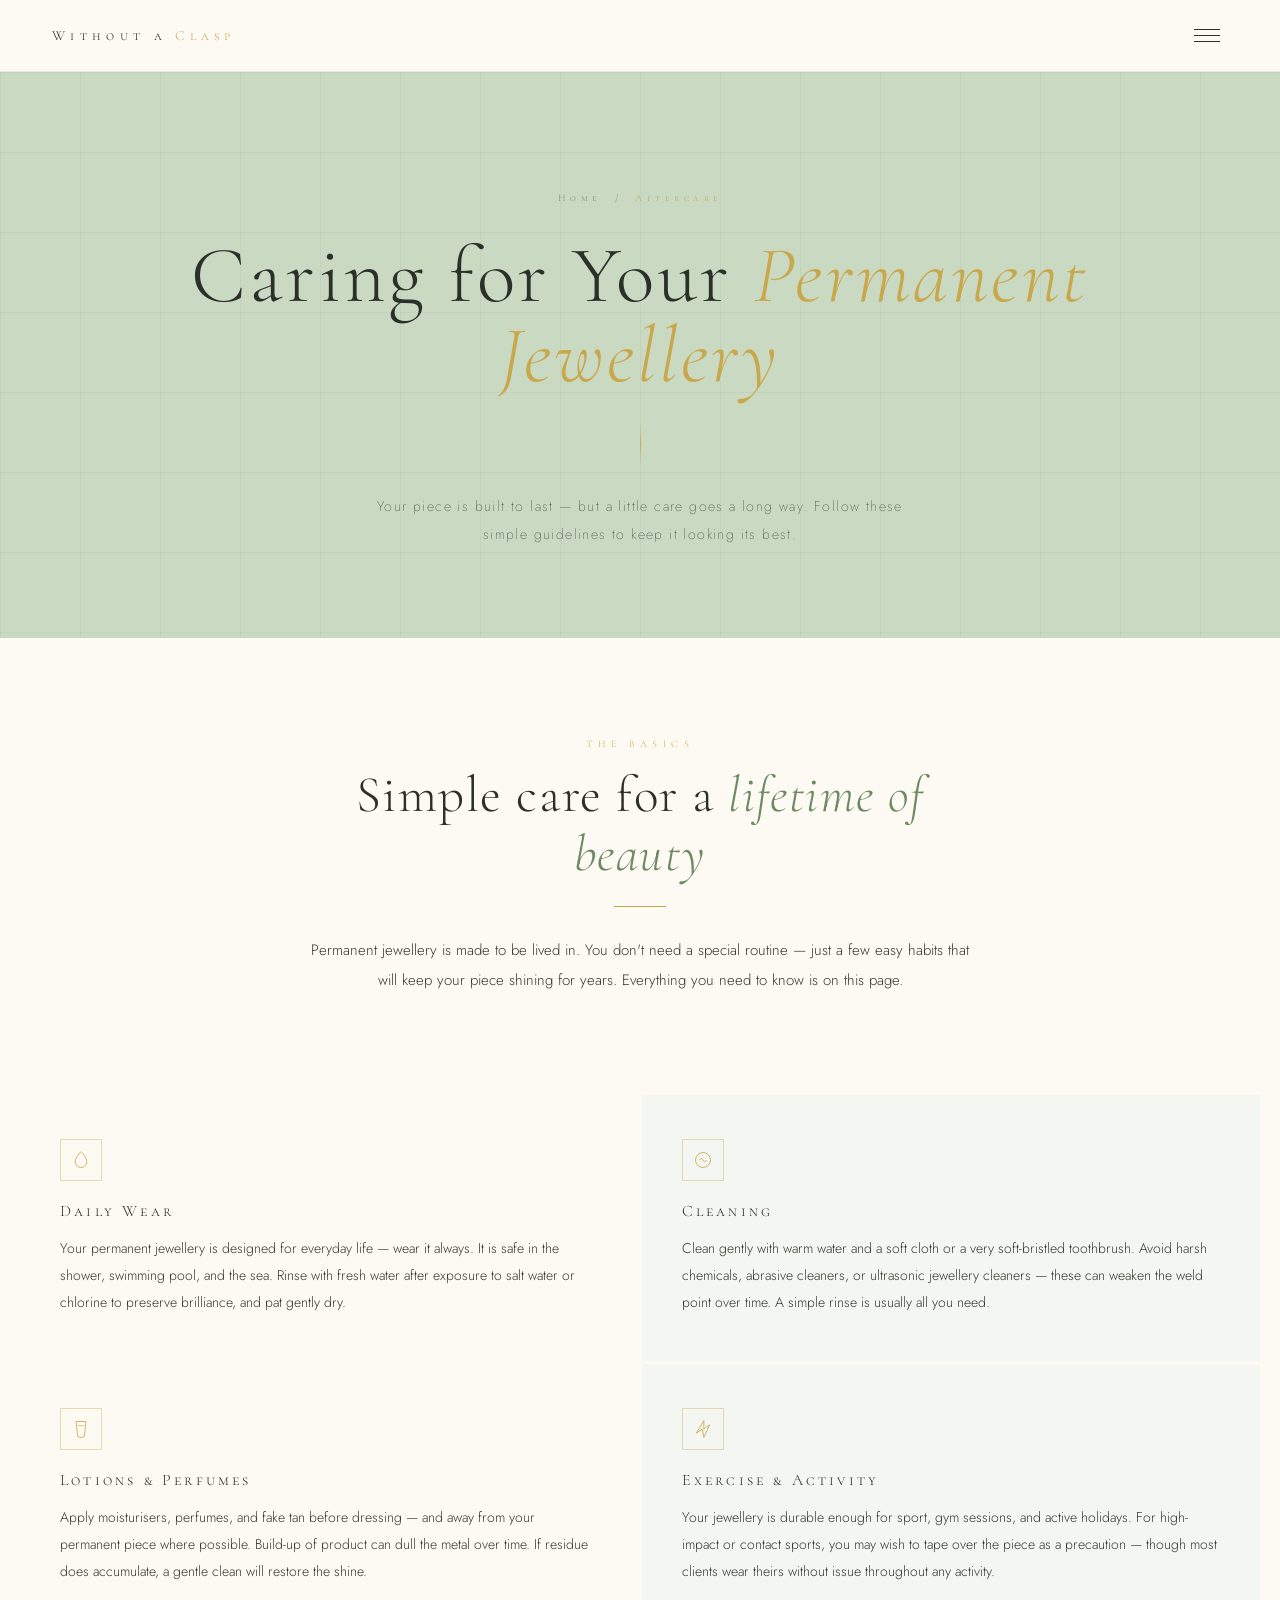
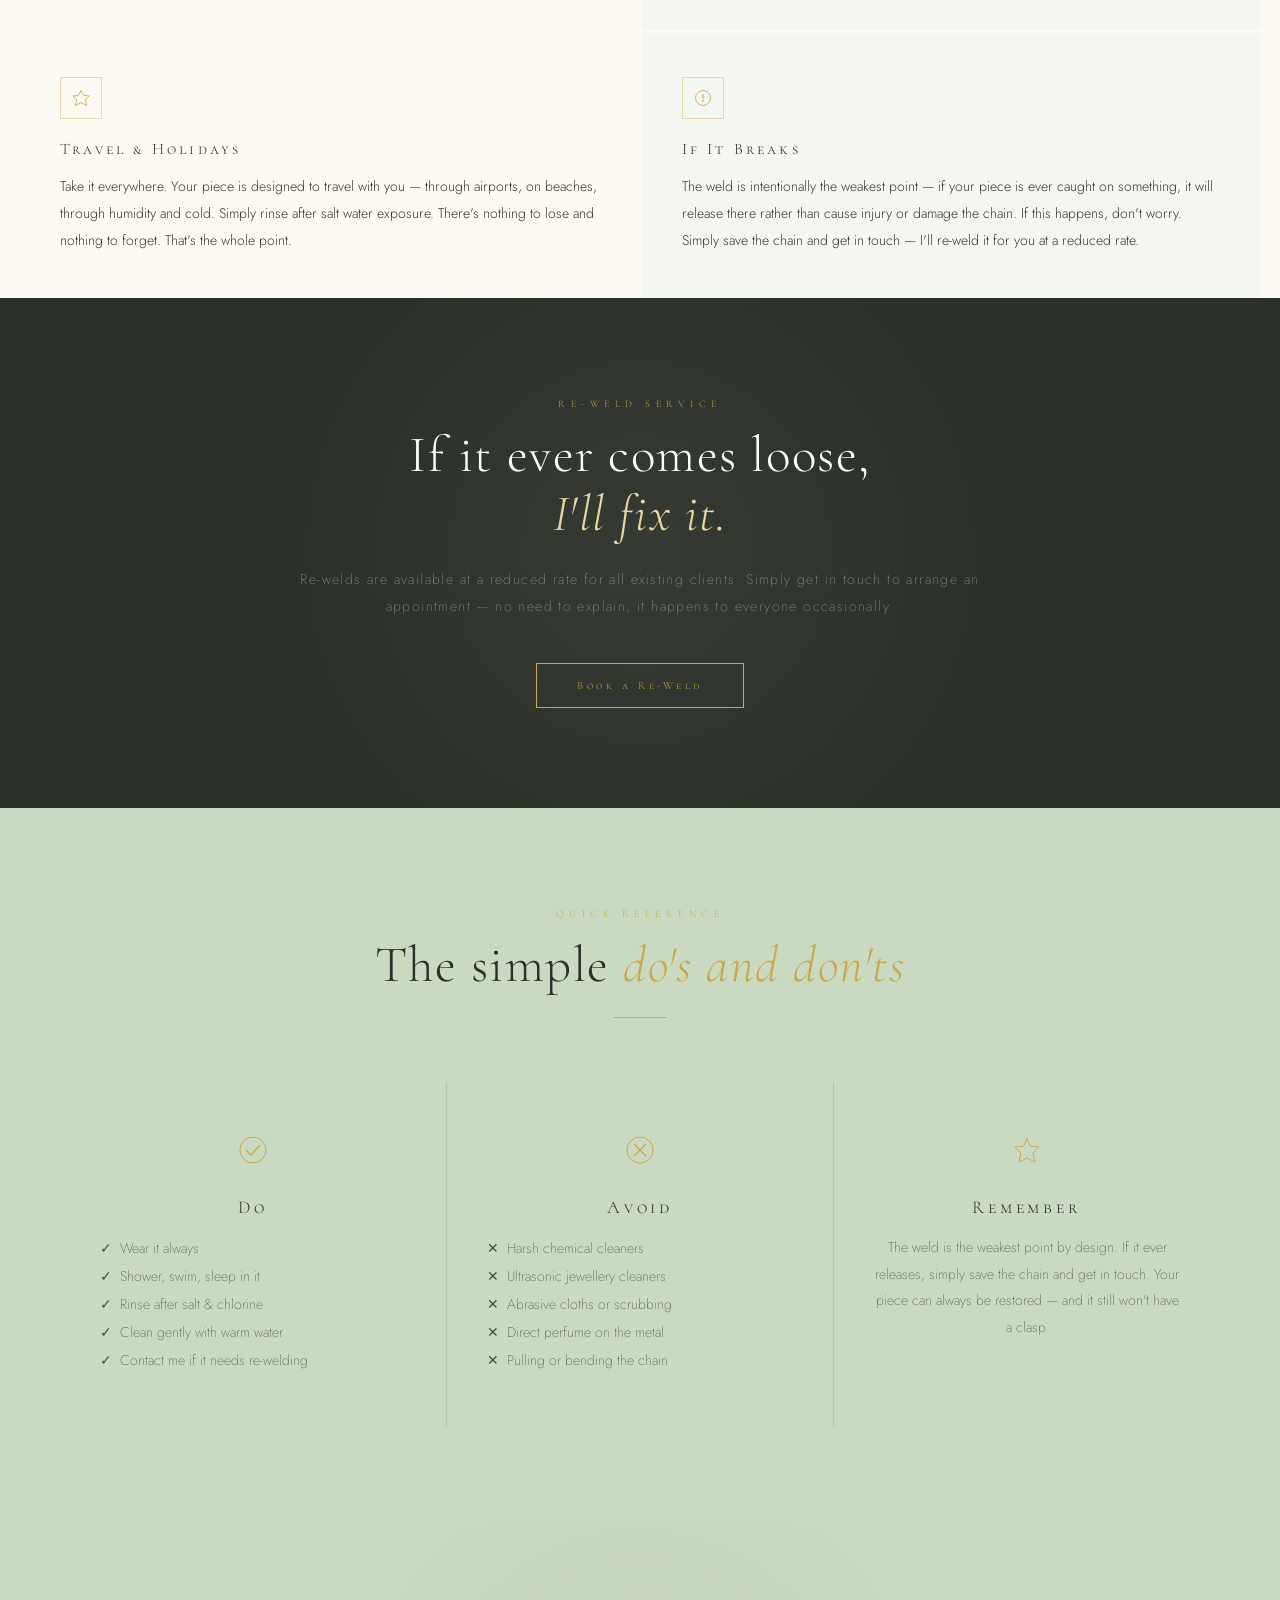
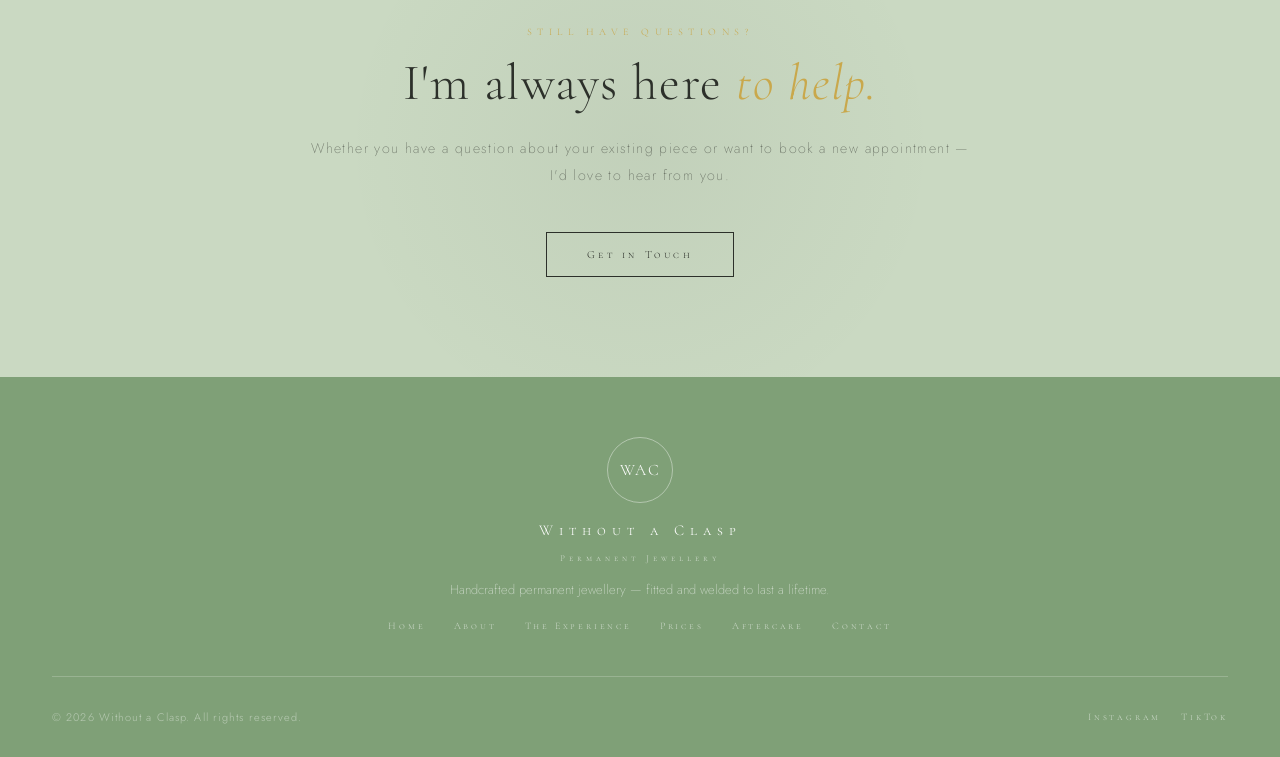
==== aftercare.html @ 8db597c2 "Initial site launch — Without a Clasp Full static site: homepage, about, experience, prices, afterca" ====
<!DOCTYPE html>
<html lang="en">
<head>
  <meta charset="UTF-8"/>
  <meta name="viewport" content="width=device-width, initial-scale=1.0"/>
  <meta name="description" content="Aftercare advice for your permanent jewellery — how to keep your piece looking beautiful for life."/>
  <title>Aftercare — Without a Clasp</title>
  <link rel="preconnect" href="https://fonts.googleapis.com"/>
  <link rel="preconnect" href="https://fonts.gstatic.com" crossorigin/>
  <link href="https://fonts.googleapis.com/css2?family=Cormorant+Garamond:ital,wght@0,300;0,400;1,300;1,400&family=Cormorant+SC:wght@300;400&family=Jost:wght@200;300;400&display=swap" rel="stylesheet"/>
  <link rel="stylesheet" href="css/style.css"/>
</head>
<body>

  <!-- ── NAVIGATION ── -->
  <header class="site-nav" role="banner">
    <a href="index.html" class="nav-logo">Without a <span>Clasp</span></a>
    <button class="hamburger" id="hamburger" aria-label="Toggle menu">
      <span></span><span></span><span></span>
    </button>
  </header>

  <div class="nav-overlay" id="navOverlay" role="navigation">
    <div class="nav-overlay-inner">
      <span class="overlay-eyebrow">Permanent Jewellery</span>
      <ul class="overlay-links">
        <li><a href="index.html">Home</a></li>
        <li><a href="about.html">About</a></li>
        <li><a href="experience.html">The Experience</a></li>
        <li><a href="prices.html">Prices</a></li>
        <li><a href="aftercare.html">Aftercare</a></li>
        <li><a href="contact.html">Contact</a></li>
      </ul>
      <div class="overlay-rule"></div>
      <a href="contact.html" class="overlay-cta">Book a Consultation</a>
      <div class="overlay-social">
        <a href="#">Instagram</a>
        <a href="#">TikTok</a>
      </div>
    </div>
  </div>

  <main>

    <!-- ── PAGE HERO ── -->
    <section class="page-hero">
      <div class="page-hero__inner">
        <div class="breadcrumb">Home &nbsp;/&nbsp; <span>Aftercare</span></div>
        <h1 class="page-title fade-in">Caring for Your <em>Permanent Jewellery</em></h1>
        <div class="page-rule fade-in delay-1"></div>
        <p class="page-subtitle fade-in delay-1">Your piece is built to last — but a little care goes a long way. Follow these simple guidelines to keep it looking its best.</p>
      </div>
    </section>

    <!-- ── INTRO ── -->
    <section class="bg-cream section-pad">
      <div class="inner text-center fade-in" style="max-width:680px">
        <span class="section-tag">The Basics</span>
        <h2 class="section-title">Simple care for a <em>lifetime of beauty</em></h2>
        <div class="gold-line center"></div>
        <p class="body-text">Permanent jewellery is made to be lived in. You don't need a special routine — just a few easy habits that will keep your piece shining for years. Everything you need to know is on this page.</p>
      </div>
    </section>

    <!-- ── AFTERCARE CARDS ── -->
    <section aria-label="Aftercare advice">
      <div class="aftercare-grid">

        <div class="aftercare-card fade-in">
          <div class="aftercare-card__icon">
            <svg width="20" height="20" viewBox="0 0 24 24" fill="none" aria-hidden="true">
              <path d="M12 2C12 2 5 9 5 14 A7 7 0 0 0 19 14 C19 9 12 2 12 2Z" stroke="#C9A84C" stroke-width="1" fill="none"/>
            </svg>
          </div>
          <div class="aftercare-card__title">Daily Wear</div>
          <p class="aftercare-card__body">Your permanent jewellery is designed for everyday life — wear it always. It is safe in the shower, swimming pool, and the sea. Rinse with fresh water after exposure to salt water or chlorine to preserve brilliance, and pat gently dry.</p>
        </div>

        <div class="aftercare-card fade-in delay-1">
          <div class="aftercare-card__icon">
            <svg width="20" height="20" viewBox="0 0 24 24" fill="none" aria-hidden="true">
              <circle cx="12" cy="12" r="9" stroke="#C9A84C" stroke-width="1"/>
              <path d="M8 12 Q10 8 12 12 Q14 16 16 12" stroke="#C9A84C" stroke-width="1" fill="none"/>
            </svg>
          </div>
          <div class="aftercare-card__title">Cleaning</div>
          <p class="aftercare-card__body">Clean gently with warm water and a soft cloth or a very soft-bristled toothbrush. Avoid harsh chemicals, abrasive cleaners, or ultrasonic jewellery cleaners — these can weaken the weld point over time. A simple rinse is usually all you need.</p>
        </div>

        <div class="aftercare-card fade-in">
          <div class="aftercare-card__icon">
            <svg width="20" height="20" viewBox="0 0 24 24" fill="none" aria-hidden="true">
              <path d="M6 3 L18 3 L16 21 L12 22.5 L8 21 Z" stroke="#C9A84C" stroke-width="1" fill="none"/>
              <line x1="8" y1="8" x2="16" y2="8" stroke="#C9A84C" stroke-width="0.7"/>
            </svg>
          </div>
          <div class="aftercare-card__title">Lotions &amp; Perfumes</div>
          <p class="aftercare-card__body">Apply moisturisers, perfumes, and fake tan before dressing — and away from your permanent piece where possible. Build-up of product can dull the metal over time. If residue does accumulate, a gentle clean will restore the shine.</p>
        </div>

        <div class="aftercare-card fade-in delay-1">
          <div class="aftercare-card__icon">
            <svg width="20" height="20" viewBox="0 0 24 24" fill="none" aria-hidden="true">
              <path d="M13 2 L13 12 L20 7 L13 22 L11 12 L4 17 Z" stroke="#C9A84C" stroke-width="1" fill="none"/>
            </svg>
          </div>
          <div class="aftercare-card__title">Exercise &amp; Activity</div>
          <p class="aftercare-card__body">Your jewellery is durable enough for sport, gym sessions, and active holidays. For high-impact or contact sports, you may wish to tape over the piece as a precaution — though most clients wear theirs without issue throughout any activity.</p>
        </div>

        <div class="aftercare-card fade-in">
          <div class="aftercare-card__icon">
            <svg width="20" height="20" viewBox="0 0 24 24" fill="none" aria-hidden="true">
              <path d="M12 3 L15 9 L22 9.5 L17 14 L19 21 L12 17.5 L5 21 L7 14 L2 9.5 L9 9 Z" stroke="#C9A84C" stroke-width="1" fill="none"/>
            </svg>
          </div>
          <div class="aftercare-card__title">Travel &amp; Holidays</div>
          <p class="aftercare-card__body">Take it everywhere. Your piece is designed to travel with you — through airports, on beaches, through humidity and cold. Simply rinse after salt water exposure. There's nothing to lose and nothing to forget. That's the whole point.</p>
        </div>

        <div class="aftercare-card fade-in delay-1">
          <div class="aftercare-card__icon">
            <svg width="20" height="20" viewBox="0 0 24 24" fill="none" aria-hidden="true">
              <circle cx="12" cy="12" r="9" stroke="#C9A84C" stroke-width="1"/>
              <line x1="12" y1="8" x2="12" y2="12" stroke="#C9A84C" stroke-width="1.5" stroke-linecap="round"/>
              <circle cx="12" cy="15.5" r="1" fill="#C9A84C"/>
            </svg>
          </div>
          <div class="aftercare-card__title">If It Breaks</div>
          <p class="aftercare-card__body">The weld is intentionally the weakest point — if your piece is ever caught on something, it will release there rather than cause injury or damage the chain. If this happens, don't worry. Simply save the chain and get in touch — I'll re-weld it for you at a reduced rate.</p>
        </div>

      </div>
    </section>

    <!-- ── RE-WELD SECTION ── -->
    <section class="cta-charcoal" aria-label="Re-weld service">
      <div class="cta__inner fade-in">
        <span class="section-tag">Re-Weld Service</span>
        <h2 class="section-title on-dark">If it ever comes loose,<br><em>I'll fix it.</em></h2>
        <p class="cta__sub on-dark" style="color:rgba(255,255,255,0.5)">Re-welds are available at a reduced rate for all existing clients. Simply get in touch to arrange an appointment — no need to explain, it happens to everyone occasionally.</p>
        <a href="contact.html" class="btn btn-gold">Book a Re-Weld</a>
      </div>
    </section>

    <!-- ── DO'S AND DON'TS ── -->
    <section class="pillars" aria-label="Quick reference">
      <div class="pillars__inner">
        <div class="pillars__header fade-in">
          <span class="section-tag">Quick Reference</span>
          <h2 class="section-title on-sage">The simple <em>do's and don'ts</em></h2>
          <div class="gold-line center"></div>
        </div>
        <div class="pillars__grid">
          <div class="pillar fade-in">
            <div class="pillar__icon">
              <svg width="32" height="32" viewBox="0 0 32 32" fill="none" aria-hidden="true">
                <circle cx="16" cy="16" r="13" stroke="#C9A84C" stroke-width="1"/>
                <path d="M9 16 L14 21 L23 11" stroke="#C9A84C" stroke-width="1.5"/>
              </svg>
            </div>
            <div class="pillar__title">Do</div>
            <p class="pillar__body" style="text-align:left;line-height:2">
              ✓ &nbsp;Wear it always<br>
              ✓ &nbsp;Shower, swim, sleep in it<br>
              ✓ &nbsp;Rinse after salt &amp; chlorine<br>
              ✓ &nbsp;Clean gently with warm water<br>
              ✓ &nbsp;Contact me if it needs re-welding
            </p>
          </div>
          <div class="pillar fade-in delay-1">
            <div class="pillar__icon">
              <svg width="32" height="32" viewBox="0 0 32 32" fill="none" aria-hidden="true">
                <circle cx="16" cy="16" r="13" stroke="#C9A84C" stroke-width="1"/>
                <line x1="10" y1="10" x2="22" y2="22" stroke="#C9A84C" stroke-width="1.5"/>
                <line x1="22" y1="10" x2="10" y2="22" stroke="#C9A84C" stroke-width="1.5"/>
              </svg>
            </div>
            <div class="pillar__title">Avoid</div>
            <p class="pillar__body" style="text-align:left;line-height:2">
              ✕ &nbsp;Harsh chemical cleaners<br>
              ✕ &nbsp;Ultrasonic jewellery cleaners<br>
              ✕ &nbsp;Abrasive cloths or scrubbing<br>
              ✕ &nbsp;Direct perfume on the metal<br>
              ✕ &nbsp;Pulling or bending the chain
            </p>
          </div>
          <div class="pillar fade-in delay-2">
            <div class="pillar__icon">
              <svg width="32" height="32" viewBox="0 0 32 32" fill="none" aria-hidden="true">
                <path d="M16 4 L19 12 L28 13 L22 19 L24 28 L16 24 L8 28 L10 19 L4 13 L13 12 Z" stroke="#C9A84C" stroke-width="1" fill="none"/>
              </svg>
            </div>
            <div class="pillar__title">Remember</div>
            <p class="pillar__body">The weld is the weakest point by design. If it ever releases, simply save the chain and get in touch. Your piece can always be restored — and it still won't have a clasp.</p>
          </div>
        </div>
      </div>
    </section>

    <!-- ── CTA ── -->
    <section class="cta-sage" aria-label="Contact">
      <div class="cta__inner on-sage fade-in">
        <span class="section-tag">Still Have Questions?</span>
        <h2 class="section-title on-sage">I'm always here <em>to help.</em></h2>
        <p class="cta__sub" style="color:rgba(44,48,42,0.65)">Whether you have a question about your existing piece or want to book a new appointment — I'd love to hear from you.</p>
        <a href="contact.html" class="btn btn-dark">Get in Touch</a>
      </div>
    </section>

  </main>

  <!-- ── FOOTER ── -->
  <footer class="site-footer" role="contentinfo">
    <div class="site-footer__inner">
      <div class="site-footer__top">
        <div class="footer-monogram"><span>WAC</span></div>
        <span class="footer-name">Without a Clasp</span>
        <span class="footer-sub">Permanent Jewellery</span>
        <p class="footer-tagline">Handcrafted permanent jewellery — fitted and welded to last a lifetime.</p>
        <nav class="footer-nav">
          <a href="index.html">Home</a>
          <a href="about.html">About</a>
          <a href="experience.html">The Experience</a>
          <a href="prices.html">Prices</a>
          <a href="aftercare.html">Aftercare</a>
          <a href="contact.html">Contact</a>
        </nav>
      </div>
      <div class="site-footer__bottom">
        <span class="footer-copy">&copy; 2026 Without a Clasp. All rights reserved.</span>
        <div class="footer-social">
          <a href="#">Instagram</a>
          <a href="#">TikTok</a>
        </div>
      </div>
    </div>
  </footer>

  <script src="js/main.js"></script>
</body>
</html>
---- css/style.css ----
/* ═══════════════════════════════════════════════════════
   WITHOUT A CLASP — Main Stylesheet
   ═══════════════════════════════════════════════════════ */

/* ── 1. VARIABLES & RESET ─────────────────────────────── */
:root {
  --sage:        #CAD9C2;
  --sage-deep:   #7fa077;
  --sage-rich:   #6d8a65;
  --sage-dark:   #4a6644;
  --gold:        #C9A84C;
  --gold-lt:     #e8d5a3;
  --charcoal:    #2C302A;
  --overlay-bg:  #1e2219;
  --cream:       #FDFAF4;
  --white:       #ffffff;
  --text-body:   #38382e;

  --nav-height: 72px;
  --max-width: 1240px;
  --section-pad: 100px 60px;
  --section-pad-sm: 72px 32px;
}

*, *::before, *::after { box-sizing: border-box; margin: 0; padding: 0; }

html { scroll-behavior: smooth; }

body {
  font-family: 'Jost', sans-serif;
  font-weight: 300;
  font-size: 16px;
  background: var(--cream);
  color: var(--charcoal);
  overflow-x: hidden;
}

img { display: block; width: 100%; height: 100%; object-fit: cover; }
a { text-decoration: none; }
ul { list-style: none; }

/* ── 2. TYPOGRAPHY ────────────────────────────────────── */
.section-tag {
  font-family: 'Cormorant SC', serif;
  font-size: 10px;
  letter-spacing: 0.55em;
  color: var(--gold);
  display: block;
  margin-bottom: 16px;
  text-transform: uppercase;
}

.section-title {
  font-family: 'Cormorant Garamond', serif;
  font-weight: 300;
  font-size: clamp(30px, 4vw, 52px);
  line-height: 1.15;
  letter-spacing: 0.03em;
  color: var(--charcoal);
  margin-bottom: 22px;
}
.section-title em { font-style: italic; color: var(--sage-rich); }
.section-title.on-dark { color: var(--white); }
.section-title.on-dark em { color: var(--gold-lt); }
.section-title.on-sage { color: var(--charcoal); }
.section-title.on-sage em { color: var(--gold); }

.body-text {
  font-size: 15px;
  line-height: 2;
  color: var(--text-body);
  font-weight: 300;
}
.body-text p + p { margin-top: 16px; }

.gold-line {
  width: 52px;
  height: 1px;
  background: var(--gold);
  margin-bottom: 28px;
}
.gold-line.center { margin-left: auto; margin-right: auto; }

/* ── 3. LAYOUT ────────────────────────────────────────── */
.inner { max-width: var(--max-width); margin: 0 auto; }
.text-center { text-align: center; }

.fade-in {
  opacity: 0;
  transform: translateY(22px);
  transition: opacity 0.7s ease, transform 0.7s ease;
}
.fade-in.visible { opacity: 1; transform: none; }
.fade-in.delay-1 { transition-delay: 0.1s; }
.fade-in.delay-2 { transition-delay: 0.2s; }
.fade-in.delay-3 { transition-delay: 0.3s; }

/* ── 4. NAVIGATION ────────────────────────────────────── */
.site-nav {
  position: fixed;
  top: 0; left: 0; right: 0;
  z-index: 500;
  height: var(--nav-height);
  display: flex;
  align-items: center;
  justify-content: space-between;
  padding: 0 52px;
  background: rgba(253,250,244,0.97);
  backdrop-filter: blur(12px);
  -webkit-backdrop-filter: blur(12px);
  border-bottom: 1px solid rgba(168,185,160,0.28);
  transition: box-shadow 0.3s;
}
.site-nav.scrolled { box-shadow: 0 2px 24px rgba(44,48,42,0.08); }

.nav-logo {
  font-family: 'Cormorant SC', serif;
  font-size: 14px;
  letter-spacing: 0.38em;
  color: var(--charcoal);
  transition: opacity 0.25s;
}
.nav-logo span { color: var(--gold); }
.nav-logo:hover { opacity: 0.75; }

.hamburger {
  background: none;
  border: none;
  cursor: pointer;
  padding: 8px;
  display: flex;
  flex-direction: column;
  gap: 5px;
  z-index: 501;
}
.hamburger span {
  display: block;
  width: 26px;
  height: 1px;
  background: var(--charcoal);
  transition: all 0.38s ease;
  transform-origin: center;
}
.hamburger.open span:nth-child(1) { transform: translateY(6px) rotate(45deg); }
.hamburger.open span:nth-child(2) { opacity: 0; transform: scaleX(0); }
.hamburger.open span:nth-child(3) { transform: translateY(-6px) rotate(-45deg); }

/* ── Overlay Menu ── */
.nav-overlay {
  position: fixed;
  inset: 0;
  z-index: 499;
  background: var(--overlay-bg);
  display: flex;
  align-items: center;
  justify-content: center;
  opacity: 0;
  pointer-events: none;
  transition: opacity 0.45s ease;
}
.nav-overlay.open { opacity: 1; pointer-events: all; }
.nav-overlay::before {
  content: '';
  position: absolute;
  top: 50%; left: 50%;
  transform: translate(-50%, -50%);
  width: 700px; height: 700px;
  border-radius: 50%;
  background: radial-gradient(circle, rgba(168,185,160,0.07) 0%, transparent 70%);
  pointer-events: none;
}

.nav-overlay-inner {
  display: flex;
  flex-direction: column;
  align-items: center;
  text-align: center;
  gap: 0;
}

.overlay-eyebrow {
  font-family: 'Cormorant SC', serif;
  font-size: 10px;
  letter-spacing: 0.55em;
  color: rgba(202,217,194,0.5);
  margin-bottom: 48px;
}

.overlay-links {
  display: flex;
  flex-direction: column;
  align-items: center;
  gap: 4px;
  margin-bottom: 50px;
}
.overlay-links li { overflow: hidden; }
.overlay-links a {
  font-family: 'Cormorant Garamond', serif;
  font-size: clamp(36px, 5.5vw, 58px);
  font-weight: 300;
  letter-spacing: 0.04em;
  color: rgba(255,255,255,0.75);
  display: block;
  line-height: 1.4;
  transition: color 0.25s;
}
.overlay-links a:hover,
.overlay-links a.active { color: var(--gold); }

.overlay-rule {
  width: 1px;
  height: 36px;
  background: linear-gradient(to bottom, transparent, rgba(201,168,76,0.5), transparent);
  margin-bottom: 40px;
}

.overlay-cta {
  font-family: 'Cormorant SC', serif;
  font-size: 12px;
  letter-spacing: 0.35em;
  color: var(--gold);
  border: 1px solid var(--gold);
  padding: 15px 44px;
  transition: all 0.3s;
}
.overlay-cta:hover { background: var(--gold); color: var(--charcoal); }

.overlay-social {
  display: flex;
  gap: 32px;
  margin-top: 44px;
}
.overlay-social a {
  font-family: 'Cormorant SC', serif;
  font-size: 10px;
  letter-spacing: 0.35em;
  color: rgba(255,255,255,0.3);
  transition: color 0.25s;
}
.overlay-social a:hover { color: var(--sage); }

/* ── 5. BUTTONS ───────────────────────────────────────── */
.btn {
  display: inline-block;
  font-family: 'Cormorant SC', serif;
  font-size: 11px;
  letter-spacing: 0.32em;
  padding: 15px 40px;
  transition: all 0.35s;
  cursor: pointer;
  border: none;
  background: none;
}

.btn-white {
  color: var(--white);
  border: 1px solid rgba(255,255,255,0.7);
}
.btn-white:hover { background: rgba(255,255,255,0.12); border-color: var(--white); }

.btn-dark {
  color: var(--charcoal);
  border: 1px solid var(--charcoal);
}
.btn-dark:hover { background: var(--charcoal); color: var(--white); }

.btn-gold {
  color: var(--gold);
  border: 1px solid var(--gold);
}
.btn-gold:hover { background: var(--gold); color: var(--charcoal); }

.btn-gold-solid {
  color: var(--charcoal);
  background: var(--gold);
  border: 1px solid var(--gold);
}
.btn-gold-solid:hover { background: transparent; color: var(--gold); }

/* ── 6. HOME HERO ─────────────────────────────────────── */
.home-hero {
  height: 100vh;
  min-height: 680px;
  position: relative;
  display: flex;
  align-items: center;
  justify-content: center;
  overflow: hidden;
}

.home-hero__bg {
  position: absolute;
  inset: 0;
  background: linear-gradient(145deg, #6d8a65 0%, #8ba083 35%, #5e7a56 65%, #7d9475 100%);
  z-index: 0;
}

/* Drop an image here when ready — replaces the gradient bg */
.home-hero__bg img {
  position: absolute;
  inset: 0;
  width: 100%;
  height: 100%;
  object-fit: cover;
  z-index: 0;
}

.home-hero__overlay {
  position: absolute;
  inset: 0;
  background:
    linear-gradient(to bottom, rgba(44,48,42,0.3) 0%, rgba(44,48,42,0.08) 50%, rgba(44,48,42,0.42) 100%);
  z-index: 1;
}

.home-hero__decor {
  position: absolute;
  inset: 0;
  z-index: 1;
  pointer-events: none;
}

.home-hero__content {
  position: relative;
  z-index: 2;
  text-align: center;
  color: var(--white);
  padding: 0 40px;
  max-width: 800px;
}

.hero-eyebrow {
  font-family: 'Cormorant SC', serif;
  font-size: 10px;
  letter-spacing: 0.5em;
  color: var(--gold-lt);
  display: block;
  margin-bottom: 28px;
}

.hero-title {
  font-family: 'Cormorant Garamond', serif;
  font-weight: 300;
  font-size: clamp(56px, 9vw, 100px);
  line-height: 1.0;
  letter-spacing: 0.04em;
  color: var(--white);
  margin-bottom: 28px;
}
.hero-title em { font-style: italic; color: var(--gold-lt); }

.hero-rule {
  width: 1px;
  height: 48px;
  background: linear-gradient(to bottom, transparent, var(--gold), transparent);
  margin: 0 auto 40px;
}

.hero-sub {
  font-size: 14px;
  font-weight: 200;
  letter-spacing: 0.15em;
  color: rgba(255,255,255,0.8);
  line-height: 2;
  margin-bottom: 52px;
}

.hero-scroll {
  position: absolute;
  bottom: 36px;
  left: 50%;
  transform: translateX(-50%);
  z-index: 2;
  display: flex;
  flex-direction: column;
  align-items: center;
  gap: 10px;
  color: rgba(255,255,255,0.45);
  font-family: 'Cormorant SC', serif;
  font-size: 10px;
  letter-spacing: 0.3em;
}
.hero-scroll__line {
  width: 1px;
  height: 36px;
  background: linear-gradient(to bottom, rgba(255,255,255,0.5), transparent);
  animation: scrollPulse 2.2s ease-in-out infinite;
}
@keyframes scrollPulse { 0%,100%{opacity:0.4} 50%{opacity:1} }

/* ── 7. PAGE HERO (INNER PAGES) ───────────────────────── */
.page-hero {
  background: var(--sage);
  padding: 120px 60px 90px;
  text-align: center;
  position: relative;
  overflow: hidden;
  margin-top: var(--nav-height);
}
.page-hero::after {
  content: '';
  position: absolute;
  inset: 0;
  background-image:
    linear-gradient(rgba(44,48,42,0.04) 1px, transparent 1px),
    linear-gradient(90deg, rgba(44,48,42,0.04) 1px, transparent 1px);
  background-size: 80px 80px;
  pointer-events: none;
}
.page-hero__inner { position: relative; z-index: 1; }

.breadcrumb {
  font-family: 'Cormorant SC', serif;
  font-size: 10px;
  letter-spacing: 0.45em;
  color: rgba(44,48,42,0.45);
  margin-bottom: 32px;
}
.breadcrumb span { color: var(--gold); }

.page-title {
  font-family: 'Cormorant Garamond', serif;
  font-weight: 300;
  font-size: clamp(44px, 7vw, 80px);
  color: var(--charcoal);
  letter-spacing: 0.04em;
  line-height: 1.0;
  margin-bottom: 28px;
}
.page-title em { font-style: italic; color: var(--gold); }

.page-subtitle {
  font-size: 14px;
  font-weight: 200;
  letter-spacing: 0.1em;
  line-height: 2;
  color: rgba(44,48,42,0.82);
  max-width: 560px;
  margin: 0 auto;
}

.page-rule {
  width: 1px;
  height: 40px;
  background: linear-gradient(to bottom, transparent, var(--gold), transparent);
  margin: 28px auto;
}

/* ── 8. SECTION BACKGROUNDS ───────────────────────────── */
.bg-cream   { background: var(--cream); }
.bg-sage    { background: var(--sage); }
.bg-charcoal{ background: var(--charcoal); }

.section-pad { padding: var(--section-pad); }
.section-pad-lg { padding: 120px 60px; }

/* ── 9. CONCEPT / SPLIT SECTION ───────────────────────── */
.split {
  display: grid;
  grid-template-columns: 1fr 1fr;
  gap: 80px;
  align-items: center;
  max-width: var(--max-width);
  margin: 0 auto;
  padding: var(--section-pad);
}
.split.reverse { direction: rtl; }
.split.reverse > * { direction: ltr; }

.split__img {
  position: relative;
  height: 520px;
}
.split__img-main {
  width: 100%;
  height: 100%;
  background: linear-gradient(145deg, #d4e2ce 0%, #a8c0a0 40%, #7a9872 100%);
  overflow: hidden;
  position: relative;
}

/* Add your image: place a real <img> inside .split__img-main */
.split__img-main::after {
  content: 'Place image here';
  position: absolute;
  top: 50%; left: 50%;
  transform: translate(-50%,-50%);
  font-family: 'Cormorant SC', serif;
  font-size: 11px;
  letter-spacing: 0.3em;
  color: rgba(255,255,255,0.4);
}
.split__img-accent {
  position: absolute;
  bottom: -24px;
  left: -24px;
  width: 160px;
  height: 160px;
  border: 1px solid var(--gold);
  z-index: -1;
}

/* ── 10. PILLARS ──────────────────────────────────────── */
.pillars { background: var(--sage); padding: var(--section-pad); }
.pillars__inner { max-width: var(--max-width); margin: 0 auto; }
.pillars__header { text-align: center; margin-bottom: 64px; }

.pillars__grid {
  display: grid;
  grid-template-columns: repeat(3, 1fr);
  gap: 1px;
  background: rgba(44,48,42,0.12);
}

.pillar {
  background: var(--sage);
  padding: 52px 40px;
  text-align: center;
  transition: background 0.35s;
}
.pillar:hover { background: #bbcdb4; }

.pillar__icon { margin-bottom: 24px; }

.pillar__num {
  font-family: 'Cormorant Garamond', serif;
  font-size: 10px;
  letter-spacing: 0.45em;
  color: var(--gold);
  display: block;
  margin-bottom: 16px;
}
.pillar__title {
  font-family: 'Cormorant SC', serif;
  font-size: 18px;
  letter-spacing: 0.22em;
  color: var(--charcoal);
  margin-bottom: 16px;
}
.pillar__body {
  font-size: 14px;
  line-height: 1.9;
  color: rgba(44,48,42,0.82);
  font-weight: 200;
}

/* ── 11. GALLERY STRIP ────────────────────────────────── */
.gallery-section { background: var(--charcoal); padding: 90px 0 0; }
.gallery-section__header { text-align: center; padding: 0 60px 56px; }

.gallery-strip {
  display: grid;
  grid-template-columns: 1.4fr 1fr 1fr 1.4fr;
  height: 440px;
  gap: 3px;
}
.gallery-item {
  position: relative;
  overflow: hidden;
  cursor: pointer;
}
.gallery-item:nth-child(1) { background: linear-gradient(160deg,#cad9c2 0%,#9db894 100%); }
.gallery-item:nth-child(2) { background: linear-gradient(160deg,#aec4a6 0%,#d0dcca 100%); }
.gallery-item:nth-child(3) { background: linear-gradient(200deg,#d0dcca 0%,#92ab8a 100%); }
.gallery-item:nth-child(4) { background: linear-gradient(160deg,#9db894 0%,#cad9c2 100%); }
.gallery-item::before {
  content: '';
  position: absolute;
  inset: 0;
  background: linear-gradient(to top, rgba(30,34,25,0.6) 0%, transparent 55%);
  opacity: 0;
  transition: opacity 0.4s;
}
.gallery-item:hover::before { opacity: 1; }
.gallery-item__label {
  position: absolute;
  bottom: 22px; left: 22px;
  font-family: 'Cormorant SC', serif;
  font-size: 11px;
  letter-spacing: 0.28em;
  color: var(--white);
  opacity: 0;
  transition: opacity 0.4s;
}
.gallery-item:hover .gallery-item__label { opacity: 1; }
.gallery-item__placeholder {
  position: absolute;
  top: 50%; left: 50%;
  transform: translate(-50%,-50%);
  font-family: 'Cormorant SC', serif;
  font-size: 10px;
  letter-spacing: 0.3em;
  color: rgba(255,255,255,0.35);
  white-space: nowrap;
}

.gallery-section__footer {
  display: flex;
  align-items: center;
  justify-content: center;
  gap: 36px;
  padding: 40px 60px;
  background: var(--charcoal);
}
.gallery-rule {
  flex: 1;
  max-width: 200px;
  height: 1px;
  background: linear-gradient(to right, transparent, rgba(201,168,76,0.4));
}
.gallery-rule.r { background: linear-gradient(to left, transparent, rgba(201,168,76,0.4)); }
.gallery-link {
  font-family: 'Cormorant SC', serif;
  font-size: 11px;
  letter-spacing: 0.35em;
  color: rgba(255,255,255,0.55);
  transition: color 0.25s;
}
.gallery-link:hover { color: var(--gold); }

/* ── 12. PROCESS STEPS ────────────────────────────────── */
.process { background: var(--cream); padding: var(--section-pad); }
.process__inner { max-width: 1100px; margin: 0 auto; }
.process__header { text-align: center; margin-bottom: 64px; }

.process__steps {
  display: grid;
  grid-template-columns: repeat(4, 1fr);
  position: relative;
}
.process__steps::before {
  content: '';
  position: absolute;
  top: 27px;
  left: 12.5%; right: 12.5%;
  height: 1px;
  background: linear-gradient(to right, var(--gold), rgba(201,168,76,0.25), var(--gold));
}

.step { padding: 0 24px; text-align: center; }
.step__num {
  width: 54px; height: 54px;
  border: 1px solid var(--gold);
  border-radius: 50%;
  display: flex;
  align-items: center;
  justify-content: center;
  margin: 0 auto 24px;
  font-family: 'Cormorant Garamond', serif;
  font-size: 18px;
  color: var(--gold);
  background: var(--cream);
  position: relative;
  z-index: 1;
}
.step__title {
  font-family: 'Cormorant SC', serif;
  font-size: 14px;
  letter-spacing: 0.2em;
  color: var(--charcoal);
  margin-bottom: 12px;
}
.step__body { font-size: 13px; line-height: 1.85; color: #888; font-weight: 300; }

/* ── 13. CTA BANNERS ──────────────────────────────────── */
.cta-sage {
  background: var(--sage);
  padding: var(--section-pad);
  text-align: center;
  position: relative;
  overflow: hidden;
}
.cta-sage::before {
  content: '';
  position: absolute;
  top: -80px; left: 50%;
  transform: translateX(-50%);
  width: 600px; height: 600px;
  border-radius: 50%;
  background: radial-gradient(circle, rgba(44,48,42,0.05) 0%, transparent 70%);
}
.cta-charcoal {
  background: var(--charcoal);
  padding: var(--section-pad);
  text-align: center;
  position: relative;
  overflow: hidden;
}
.cta-charcoal::before {
  content: '';
  position: absolute;
  top: 50%; left: 50%;
  transform: translate(-50%,-50%);
  width: 700px; height: 700px;
  border-radius: 50%;
  background: radial-gradient(circle, rgba(202,217,194,0.06) 0%, transparent 70%);
}
.cta__inner { position: relative; z-index: 1; max-width: 680px; margin: 0 auto; }
.cta__sub {
  font-size: 14px;
  font-weight: 200;
  letter-spacing: 0.1em;
  line-height: 1.9;
  margin-bottom: 44px;
}
.on-sage .cta__sub { color: rgba(44,48,42,0.82); }
.on-dark .cta__sub { color: rgba(255,255,255,0.5); }

/* ── 14. TESTIMONIALS ─────────────────────────────────── */
.testimonials { background: var(--charcoal); padding: var(--section-pad); }
.testimonials__inner { max-width: var(--max-width); margin: 0 auto; }
.testimonials__header { text-align: center; margin-bottom: 56px; }
.testimonials__grid {
  display: grid;
  grid-template-columns: repeat(3, 1fr);
  gap: 2px;
}
.testimonial {
  background: var(--cream);
  padding: 42px 36px;
  position: relative;
}
.testimonial::before {
  content: '\201C';
  font-family: 'Cormorant Garamond', serif;
  font-size: 72px;
  color: var(--gold);
  opacity: 0.22;
  position: absolute;
  top: 14px; left: 26px;
  line-height: 1;
}
.testimonial__stars {
  color: var(--gold);
  font-size: 11px;
  letter-spacing: 3px;
  margin-bottom: 12px;
}
.testimonial__body {
  font-family: 'Cormorant Garamond', serif;
  font-style: italic;
  font-size: 16px;
  line-height: 1.85;
  color: #555;
  margin-bottom: 20px;
  padding-top: 18px;
}
.testimonial__name {
  font-family: 'Cormorant SC', serif;
  font-size: 10px;
  letter-spacing: 0.3em;
  color: var(--gold);
}

/* ── 15. PRICES ───────────────────────────────────────── */
.stat-bar {
  background: var(--charcoal);
  padding: 32px 60px;
  display: flex;
  align-items: center;
  justify-content: center;
  gap: 56px;
}
.stat { text-align: center; }
.stat__num {
  font-family: 'Cormorant Garamond', serif;
  font-size: 34px;
  color: var(--gold);
  font-weight: 300;
  line-height: 1;
  margin-bottom: 5px;
}
.stat__label {
  font-family: 'Cormorant SC', serif;
  font-size: 10px;
  letter-spacing: 0.35em;
  color: rgba(255,255,255,0.45);
}
.stat-sep { width: 1px; height: 36px; background: rgba(255,255,255,0.1); }

.prices-intro { text-align: center; max-width: 640px; margin: 0 auto 72px; }
.prices-intro p { font-size: 15px; line-height: 2; color: var(--text-body); }

.price-grid {
  display: grid;
  grid-template-columns: 1fr 1fr;
  gap: 3px;
  margin-bottom: 3px;
}
.price-card {
  background: var(--cream);
  border: 1px solid rgba(168,185,160,0.2);
  transition: border-color 0.3s, box-shadow 0.3s;
}
.price-card:hover {
  border-color: rgba(201,168,76,0.35);
  box-shadow: 0 4px 24px rgba(44,48,42,0.06);
}
.price-card__head {
  padding: 32px 40px 26px;
  border-bottom: 1px solid rgba(168,185,160,0.2);
  display: flex;
  align-items: flex-end;
  justify-content: space-between;
}
.price-card__title {
  font-family: 'Cormorant SC', serif;
  font-size: 20px;
  letter-spacing: 0.2em;
  color: var(--charcoal);
}
.price-card__icon { opacity: 0.35; }
.price-card__body { padding: 0 40px 32px; }

.price-row {
  display: flex;
  align-items: center;
  justify-content: space-between;
  padding: 16px 0;
  border-bottom: 1px solid rgba(168,185,160,0.15);
}
.price-row:last-child { border-bottom: none; }
.price-row__left { display: flex; flex-direction: column; gap: 3px; }
.price-item-name {
  font-family: 'Cormorant Garamond', serif;
  font-size: 16px;
  color: var(--charcoal);
  font-weight: 400;
}
.price-item-note {
  font-size: 12px;
  letter-spacing: 0.07em;
  color: var(--sage-rich);
  font-weight: 200;
}
.price-amount {
  font-family: 'Cormorant Garamond', serif;
  font-size: 21px;
  color: var(--gold);
  font-weight: 400;
  white-space: nowrap;
}
.price-amount sup { font-size: 12px; vertical-align: super; }

.material-bar {
  display: flex;
  align-items: center;
  gap: 20px;
  padding: 16px 40px;
  background: rgba(168,185,160,0.07);
  border-top: 1px solid rgba(168,185,160,0.15);
}
.material-bar__label {
  font-family: 'Cormorant SC', serif;
  font-size: 10px;
  letter-spacing: 0.35em;
  color: #aaa;
}
.badge {
  font-family: 'Cormorant SC', serif;
  font-size: 9px;
  letter-spacing: 0.22em;
  padding: 3px 10px;
}
.badge-silver { border: 1px solid #bbb; color: #999; }
.badge-gold-fill { border: 1px solid var(--gold); color: var(--gold); }
.badge-solid { background: var(--gold); color: var(--charcoal); }

/* ── 16. ADD-ONS ──────────────────────────────────────── */
.addons { background: var(--charcoal); padding: var(--section-pad); }
.addons__inner { max-width: var(--max-width); margin: 0 auto; }
.addons__header { text-align: center; margin-bottom: 48px; }
.addons__grid { display: grid; grid-template-columns: repeat(4,1fr); gap: 2px; }

.addon {
  background: rgba(202,217,194,0.07);
  padding: 34px 24px;
  text-align: center;
  transition: background 0.3s;
}
.addon:hover { background: rgba(202,217,194,0.12); }
.addon__icon {
  width: 48px; height: 48px;
  border: 1px solid rgba(201,168,76,0.38);
  display: flex;
  align-items: center;
  justify-content: center;
  margin: 0 auto 18px;
}
.addon__name {
  font-family: 'Cormorant SC', serif;
  font-size: 13px;
  letter-spacing: 0.2em;
  color: var(--white);
  margin-bottom: 6px;
}
.addon__price { font-family: 'Cormorant Garamond', serif; font-size: 19px; color: var(--gold); }
.addon__desc { font-size: 12px; color: rgba(255,255,255,0.42); line-height: 1.7; margin-top: 8px; font-weight: 200; }

/* ── 17. GROUP BOOKING ────────────────────────────────── */
.group { background: var(--sage); }
.group__inner {
  max-width: var(--max-width);
  margin: 0 auto;
  padding: 72px 60px;
  display: grid;
  grid-template-columns: 1fr 1fr;
  gap: 72px;
  align-items: center;
}
.group__title {
  font-family: 'Cormorant Garamond', serif;
  font-weight: 300;
  font-size: clamp(32px,4vw,46px);
  color: var(--charcoal);
  line-height: 1.15;
  margin-bottom: 20px;
  letter-spacing: 0.03em;
}
.group__title em { font-style: italic; color: var(--gold); }
.group__body { font-size: 14px; line-height: 2; color: rgba(44,48,42,0.82); font-weight: 200; margin-bottom: 32px; }

.feature-list { display: flex; flex-direction: column; gap: 12px; margin-bottom: 36px; }
.feature-item { display: flex; align-items: center; gap: 12px; }
.feature-dot { width: 5px; height: 5px; background: var(--gold); flex-shrink: 0; }
.feature-text {
  font-family: 'Cormorant SC', serif;
  font-size: 12px;
  letter-spacing: 0.2em;
  color: rgba(44,48,42,0.82);
}

.group__visual {
  display: grid;
  grid-template-columns: 1fr 1fr;
  grid-template-rows: 1fr 1fr;
  gap: 3px;
  height: 300px;
}
.group__vis-item { position: relative; overflow: hidden; }
.group__vis-item:nth-child(1) { background: linear-gradient(135deg,#92ad8a 0%,#6d8a65 100%); grid-row: span 2; }
.group__vis-item:nth-child(2) { background: linear-gradient(135deg,#7d9875 0%,#a0b898 100%); }
.group__vis-item:nth-child(3) { background: linear-gradient(135deg,#a0b898 0%,#7d9270 100%); }
.group__vis-label {
  position: absolute; bottom: 10px; left: 10px;
  font-family: 'Cormorant SC', serif;
  font-size: 9px;
  letter-spacing: 0.25em;
  color: rgba(255,255,255,0.55);
}

/* ── 18. INCLUDES BAR ─────────────────────────────────── */
.includes { background: var(--sage); padding: 56px 60px; border-top: 1px solid rgba(44,48,42,0.1); }
.includes__inner { max-width: 1000px; margin: 0 auto; text-align: center; }
.includes__label {
  font-family: 'Cormorant SC', serif;
  font-size: 10px;
  letter-spacing: 0.5em;
  color: var(--sage-dark);
  margin-bottom: 32px;
}
.includes__grid { display: grid; grid-template-columns: repeat(5,1fr); gap: 28px; }
.include-item { display: flex; flex-direction: column; align-items: center; gap: 10px; }
.include-icon { width: 34px; height: 34px; }
.include-label {
  font-family: 'Cormorant SC', serif;
  font-size: 10px;
  letter-spacing: 0.18em;
  color: rgba(44,48,42,0.6);
  line-height: 1.6;
}

/* ── 19. AFTERCARE ────────────────────────────────────── */
.aftercare-grid {
  display: grid;
  grid-template-columns: repeat(2,1fr);
  gap: 3px;
  max-width: var(--max-width);
  margin: 0 auto;
}
.aftercare-card {
  padding: 44px 40px;
  position: relative;
}
.aftercare-card:nth-child(odd) { background: var(--cream); }
.aftercare-card:nth-child(even) { background: var(--sage-lt, #f4f6f1); }
.aftercare-card__icon {
  width: 42px; height: 42px;
  border: 1px solid rgba(201,168,76,0.4);
  display: flex;
  align-items: center;
  justify-content: center;
  margin-bottom: 20px;
}
.aftercare-card__title {
  font-family: 'Cormorant SC', serif;
  font-size: 16px;
  letter-spacing: 0.2em;
  color: var(--charcoal);
  margin-bottom: 14px;
}
.aftercare-card__body { font-size: 14px; line-height: 1.95; color: var(--text-body); font-weight: 300; }

/* ── 20. ABOUT ────────────────────────────────────────── */
.about-bio {
  max-width: 780px;
  margin: 0 auto;
  text-align: center;
  padding: var(--section-pad);
}
.about-bio__quote {
  font-family: 'Cormorant Garamond', serif;
  font-style: italic;
  font-size: clamp(22px, 3vw, 32px);
  line-height: 1.65;
  color: var(--charcoal);
  margin-bottom: 40px;
  letter-spacing: 0.02em;
}
.about-bio__text { font-size: 15px; line-height: 2; color: var(--text-body); }
.about-bio__text p + p { margin-top: 16px; }

.values { background: var(--sage); padding: var(--section-pad); }
.values__inner { max-width: var(--max-width); margin: 0 auto; }
.values__header { text-align: center; margin-bottom: 60px; }
.values__grid {
  display: grid;
  grid-template-columns: repeat(3, 1fr);
  gap: 2px;
  background: rgba(44,48,42,0.1);
}
.value-card {
  background: var(--sage);
  padding: 44px 36px;
  transition: background 0.3s;
}
.value-card:hover { background: #bbcdb4; }
.value-card__num {
  font-family: 'Cormorant Garamond', serif;
  font-size: 10px;
  letter-spacing: 0.45em;
  color: var(--gold);
  display: block;
  margin-bottom: 12px;
}
.value-card__title {
  font-family: 'Cormorant SC', serif;
  font-size: 17px;
  letter-spacing: 0.2em;
  color: var(--charcoal);
  margin-bottom: 14px;
}
.value-card__body { font-size: 14px; line-height: 1.9; color: rgba(44,48,42,0.82); font-weight: 200; }

/* ── 21. EXPERIENCE ───────────────────────────────────── */
.exp-steps { background: var(--cream); padding: var(--section-pad); }
.exp-steps__inner { max-width: 900px; margin: 0 auto; }

.exp-step {
  display: grid;
  grid-template-columns: 80px 1fr;
  gap: 36px;
  align-items: start;
  padding: 48px 0;
  border-bottom: 1px solid rgba(168,185,160,0.25);
}
.exp-step:last-child { border-bottom: none; }
.exp-step__num-wrap {
  display: flex;
  flex-direction: column;
  align-items: center;
  gap: 12px;
  padding-top: 4px;
}
.exp-step__num {
  width: 54px; height: 54px;
  border: 1px solid var(--gold);
  border-radius: 50%;
  display: flex;
  align-items: center;
  justify-content: center;
  font-family: 'Cormorant Garamond', serif;
  font-size: 18px;
  color: var(--gold);
  flex-shrink: 0;
}
.exp-step__line { flex: 1; width: 1px; background: rgba(201,168,76,0.2); min-height: 30px; }
.exp-step__title {
  font-family: 'Cormorant SC', serif;
  font-size: 18px;
  letter-spacing: 0.2em;
  color: var(--charcoal);
  margin-bottom: 14px;
}
.exp-step__body { font-size: 14.5px; line-height: 2; color: var(--text-body); font-weight: 300; }

/* ── 22. FAQ ──────────────────────────────────────────── */
.faq { background: var(--sage); padding: var(--section-pad); }
.faq__inner { max-width: 800px; margin: 0 auto; }
.faq__header { text-align: center; margin-bottom: 52px; }

.faq-item {
  border-bottom: 1px solid rgba(44,48,42,0.12);
}
.faq-item__q {
  display: flex;
  justify-content: space-between;
  align-items: center;
  padding: 20px 0;
  cursor: pointer;
  font-family: 'Cormorant SC', serif;
  font-size: 14px;
  letter-spacing: 0.15em;
  color: var(--charcoal);
  gap: 16px;
}
.faq-item__q:hover { color: var(--gold); }
.faq-icon {
  width: 18px; height: 18px;
  border: 1px solid var(--gold);
  display: flex;
  align-items: center;
  justify-content: center;
  flex-shrink: 0;
  font-family: 'Jost', sans-serif;
  font-size: 14px;
  color: var(--gold);
  transition: transform 0.3s;
}
.faq-item.open .faq-icon { transform: rotate(45deg); }
.faq-item__a {
  font-size: 14px;
  line-height: 2;
  color: rgba(44,48,42,0.85);
  font-weight: 300;
  padding-bottom: 20px;
  display: none;
}
.faq-item.open .faq-item__a { display: block; }

/* ── 23. CONTACT ──────────────────────────────────────── */
.contact-layout {
  display: grid;
  grid-template-columns: 1fr 1fr;
  gap: 80px;
  max-width: var(--max-width);
  margin: 0 auto;
  padding: var(--section-pad);
  align-items: start;
}

/* --- form column --- */
.contact-form-wrap { }
.contact-form {
  display: flex;
  flex-direction: column;
  gap: 20px;
  margin-top: 32px;
}
.form-row { width: 100%; }
.form-row--two { display: grid; grid-template-columns: 1fr 1fr; gap: 18px; }
.form-group {
  display: flex;
  flex-direction: column;
  gap: 7px;
  width: 100%;
}
.form-group label {
  font-family: 'Cormorant SC', serif;
  font-size: 10px;
  letter-spacing: 0.4em;
  color: var(--gold);
}
.req { color: var(--gold); }
.optional { font-family: 'Jost', sans-serif; font-size: 10px; letter-spacing: 0.05em; color: rgba(85,85,80,0.5); font-weight: 300; }

.contact-form input,
.contact-form select,
.contact-form textarea {
  background: var(--white);
  border: 1px solid rgba(168,185,160,0.4);
  padding: 13px 16px;
  font-family: 'Jost', sans-serif;
  font-size: 14px;
  font-weight: 300;
  color: var(--charcoal);
  outline: none;
  transition: border-color 0.25s;
  width: 100%;
  border-radius: 0;
  -webkit-appearance: none;
}
.contact-form input::placeholder,
.contact-form textarea::placeholder { color: rgba(85,85,80,0.35); }
.contact-form input:focus,
.contact-form select:focus,
.contact-form textarea:focus { border-color: var(--gold); }
.contact-form textarea { resize: vertical; min-height: 140px; }
.contact-form select { appearance: none; cursor: pointer; }

.select-wrap { position: relative; }
.select-arrow {
  position: absolute;
  right: 14px;
  top: 50%;
  transform: translateY(-50%);
  pointer-events: none;
}

.form-error {
  font-size: 11px;
  letter-spacing: 0.05em;
  color: #b06060;
  display: none;
}
.form-group.has-error input,
.form-group.has-error select,
.form-group.has-error textarea { border-color: #b06060; }
.form-group.has-error .form-error { display: block; }

.contact-submit { align-self: flex-start; margin-top: 8px; }

.form-success {
  display: none;
  align-items: center;
  gap: 12px;
  background: rgba(168,185,160,0.15);
  border: 1px solid var(--sage-deep);
  padding: 20px 24px;
  font-family: 'Cormorant SC', serif;
  font-size: 13px;
  letter-spacing: 0.2em;
  color: var(--sage-dark);
  margin-top: 8px;
}
.form-success.visible { display: flex; }

/* Legacy form classes (kept for compatibility) */
.form-input, .form-select, .form-textarea {
  background: var(--white);
  border: 1px solid rgba(168,185,160,0.35);
  padding: 13px 16px;
  font-family: 'Jost', sans-serif;
  font-size: 14px;
  font-weight: 300;
  color: var(--charcoal);
  outline: none;
  transition: border-color 0.25s;
  width: 100%;
}
.form-input:focus, .form-select:focus, .form-textarea:focus { border-color: var(--gold); }
.form-textarea { resize: vertical; min-height: 130px; }
.form-select { appearance: none; cursor: pointer; }

/* --- info column --- */
.contact-info { }
.contact-details { display: flex; flex-direction: column; gap: 28px; margin-top: 32px; margin-bottom: 36px; }
.contact-detail {
  display: flex;
  gap: 16px;
  align-items: flex-start;
}
.contact-detail__icon {
  width: 38px; height: 38px;
  border: 1px solid rgba(201,168,76,0.3);
  display: flex;
  align-items: center;
  justify-content: center;
  flex-shrink: 0;
  margin-top: 2px;
}
.contact-detail__label {
  font-family: 'Cormorant SC', serif;
  font-size: 10px;
  letter-spacing: 0.35em;
  color: var(--gold);
  display: block;
  margin-bottom: 5px;
}
.contact-detail__value {
  font-size: 14px;
  color: var(--text-body);
  line-height: 1.7;
  display: block;
}
a.contact-detail__value { transition: color 0.2s; }
a.contact-detail__value:hover { color: var(--charcoal); }

.contact-social { margin-bottom: 36px; }
.contact-social__label {
  font-family: 'Cormorant SC', serif;
  font-size: 10px;
  letter-spacing: 0.4em;
  color: var(--gold);
  display: block;
  margin-bottom: 14px;
}
.contact-social__links { display: flex; gap: 20px; }
.contact-social__link {
  display: flex;
  align-items: center;
  gap: 8px;
  font-family: 'Cormorant SC', serif;
  font-size: 12px;
  letter-spacing: 0.2em;
  color: var(--text-body);
  transition: color 0.2s;
}
.contact-social__link:hover { color: var(--gold); }

.contact-expect {
  background: rgba(201,168,76,0.07);
  border-left: 2px solid var(--gold);
  padding: 24px 28px;
}
.contact-expect__title {
  font-family: 'Cormorant SC', serif;
  font-size: 12px;
  letter-spacing: 0.3em;
  color: var(--charcoal);
  margin-bottom: 14px;
}
.contact-expect__list {
  list-style: none;
  counter-reset: expect-counter;
  display: flex;
  flex-direction: column;
  gap: 10px;
}
.contact-expect__list li {
  counter-increment: expect-counter;
  display: flex;
  gap: 12px;
  font-size: 13px;
  line-height: 1.75;
  color: var(--text-body);
  font-weight: 300;
}
.contact-expect__list li::before {
  content: counter(expect-counter);
  font-family: 'Cormorant Garamond', serif;
  font-size: 13px;
  color: var(--gold);
  flex-shrink: 0;
  width: 16px;
  padding-top: 1px;
}

/* Legacy contact-info classes (compatibility) */
.contact-info__item { display: flex; gap: 16px; margin-bottom: 28px; align-items: flex-start; }
.contact-info__icon {
  width: 38px; height: 38px;
  border: 1px solid rgba(201,168,76,0.3);
  display: flex; align-items: center; justify-content: center;
  flex-shrink: 0; margin-top: 2px;
}
.contact-info__label {
  font-family: 'Cormorant SC', serif;
  font-size: 10px; letter-spacing: 0.35em;
  color: var(--gold); display: block; margin-bottom: 4px;
}
.contact-info__value { font-size: 14px; color: var(--text-body); line-height: 1.7; }

/* ── 24. NOTE / ASIDE SECTION ─────────────────────────── */
.note-section { background: var(--cream); padding: 72px 60px; }
.note-section__inner { max-width: 800px; margin: 0 auto; text-align: center; }
.note-section__text { font-size: 14px; line-height: 2; color: var(--text-body); }
.note-section__text strong {
  font-family: 'Cormorant SC', serif;
  font-weight: 400;
  color: var(--charcoal);
  letter-spacing: 0.1em;
}

/* ── 25. FOOTER ───────────────────────────────────────── */
.site-footer { background: #7fa077; padding: 60px 52px 32px; }
.site-footer__inner { max-width: var(--max-width); margin: 0 auto; }
.site-footer__top {
  display: flex;
  flex-direction: column;
  align-items: center;
  text-align: center;
  gap: 14px;
  padding-bottom: 44px;
  margin-bottom: 32px;
  border-bottom: 1px solid rgba(255,255,255,0.2);
}
.footer-monogram {
  width: 66px; height: 66px;
  border: 1px solid rgba(255,255,255,0.4);
  border-radius: 50%;
  display: flex;
  align-items: center;
  justify-content: center;
  margin-bottom: 4px;
}
.footer-monogram span {
  font-family: 'Cormorant SC', serif;
  font-size: 16px;
  letter-spacing: 0.1em;
  color: var(--white);
}
.footer-name {
  font-family: 'Cormorant SC', serif;
  font-size: 15px;
  letter-spacing: 0.4em;
  color: var(--white);
}
.footer-sub {
  font-family: 'Cormorant SC', serif;
  font-size: 9px;
  letter-spacing: 0.45em;
  color: rgba(255,255,255,0.65);
}
.footer-tagline { font-size: 13px; font-weight: 200; color: rgba(255,255,255,0.72); line-height: 1.8; }
.footer-nav {
  display: flex;
  gap: 28px;
  flex-wrap: wrap;
  justify-content: center;
  margin-top: 4px;
}
.footer-nav a {
  font-family: 'Cormorant SC', serif;
  font-size: 10px;
  letter-spacing: 0.28em;
  color: rgba(255,255,255,0.6);
  transition: color 0.25s;
}
.footer-nav a:hover { color: var(--white); }
.site-footer__bottom {
  display: flex;
  justify-content: space-between;
  align-items: center;
}
.footer-copy { font-size: 11px; letter-spacing: 0.1em; color: rgba(255,255,255,0.45); }
.footer-social { display: flex; gap: 20px; }
.footer-social a {
  font-family: 'Cormorant SC', serif;
  font-size: 10px;
  letter-spacing: 0.28em;
  color: rgba(255,255,255,0.6);
  transition: color 0.25s;
}
.footer-social a:hover { color: var(--white); }

/* ── 26. PAGE-TOP SPACER ──────────────────────────────── */
.page-spacer { margin-top: var(--nav-height); }

/* ── 27. RESPONSIVE ───────────────────────────────────── */
@media (max-width: 960px) {
  :root { --section-pad: 72px 40px; }

  .split { grid-template-columns: 1fr; gap: 48px; }
  .split.reverse { direction: ltr; }
  .split__img { height: 360px; }

  .pillars__grid { grid-template-columns: 1fr; }
  .gallery-strip { grid-template-columns: 1fr 1fr; height: auto; }
  .gallery-item { height: 220px; }
  .process__steps { grid-template-columns: 1fr 1fr; gap: 40px; }
  .process__steps::before { display: none; }
  .testimonials__grid { grid-template-columns: 1fr; }
  .price-grid { grid-template-columns: 1fr; }
  .addons__grid { grid-template-columns: 1fr 1fr; }
  .group__inner { grid-template-columns: 1fr; }
  .group__visual { height: 220px; }
  .includes__grid { grid-template-columns: repeat(3, 1fr); gap: 20px; }
  .contact-layout { grid-template-columns: 1fr; gap: 52px; }
  .values__grid { grid-template-columns: 1fr; }
  .stat-bar { flex-wrap: wrap; gap: 28px; }
  .aftercare-grid { grid-template-columns: 1fr; }
  .footer-nav { gap: 16px; }
  .site-footer__bottom { flex-direction: column; gap: 12px; text-align: center; }
}

@media (max-width: 600px) {
  :root { --section-pad: 56px 24px; --nav-height: 60px; }
  nav, .site-nav { padding: 0 24px; }
  .page-hero { padding: 80px 24px 60px; }
  .gallery-strip { grid-template-columns: 1fr; height: auto; }
  .gallery-item { height: 200px; }
  .process__steps { grid-template-columns: 1fr; }
  .addons__grid { grid-template-columns: 1fr; }
  .includes__grid { grid-template-columns: 1fr 1fr; }
  .form-row { grid-template-columns: 1fr; }
  .stat-bar { padding: 24px; }
}
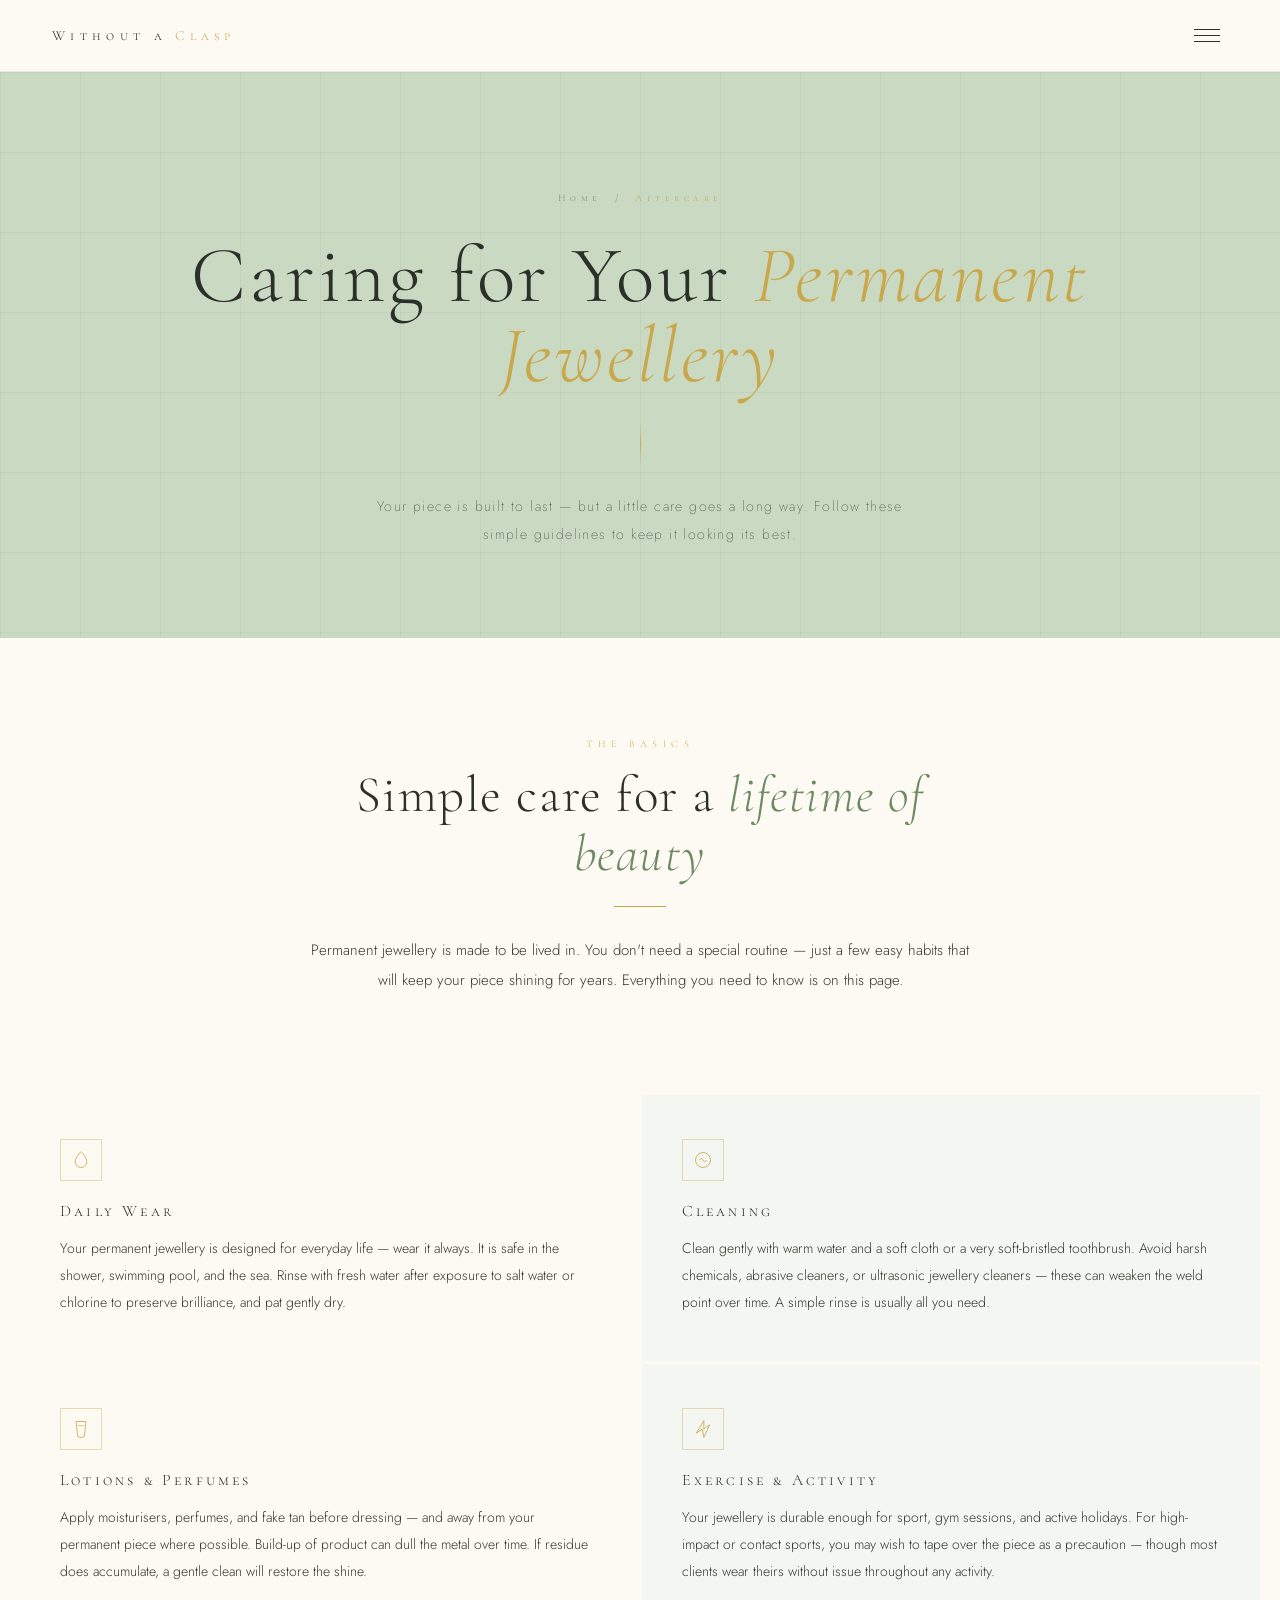
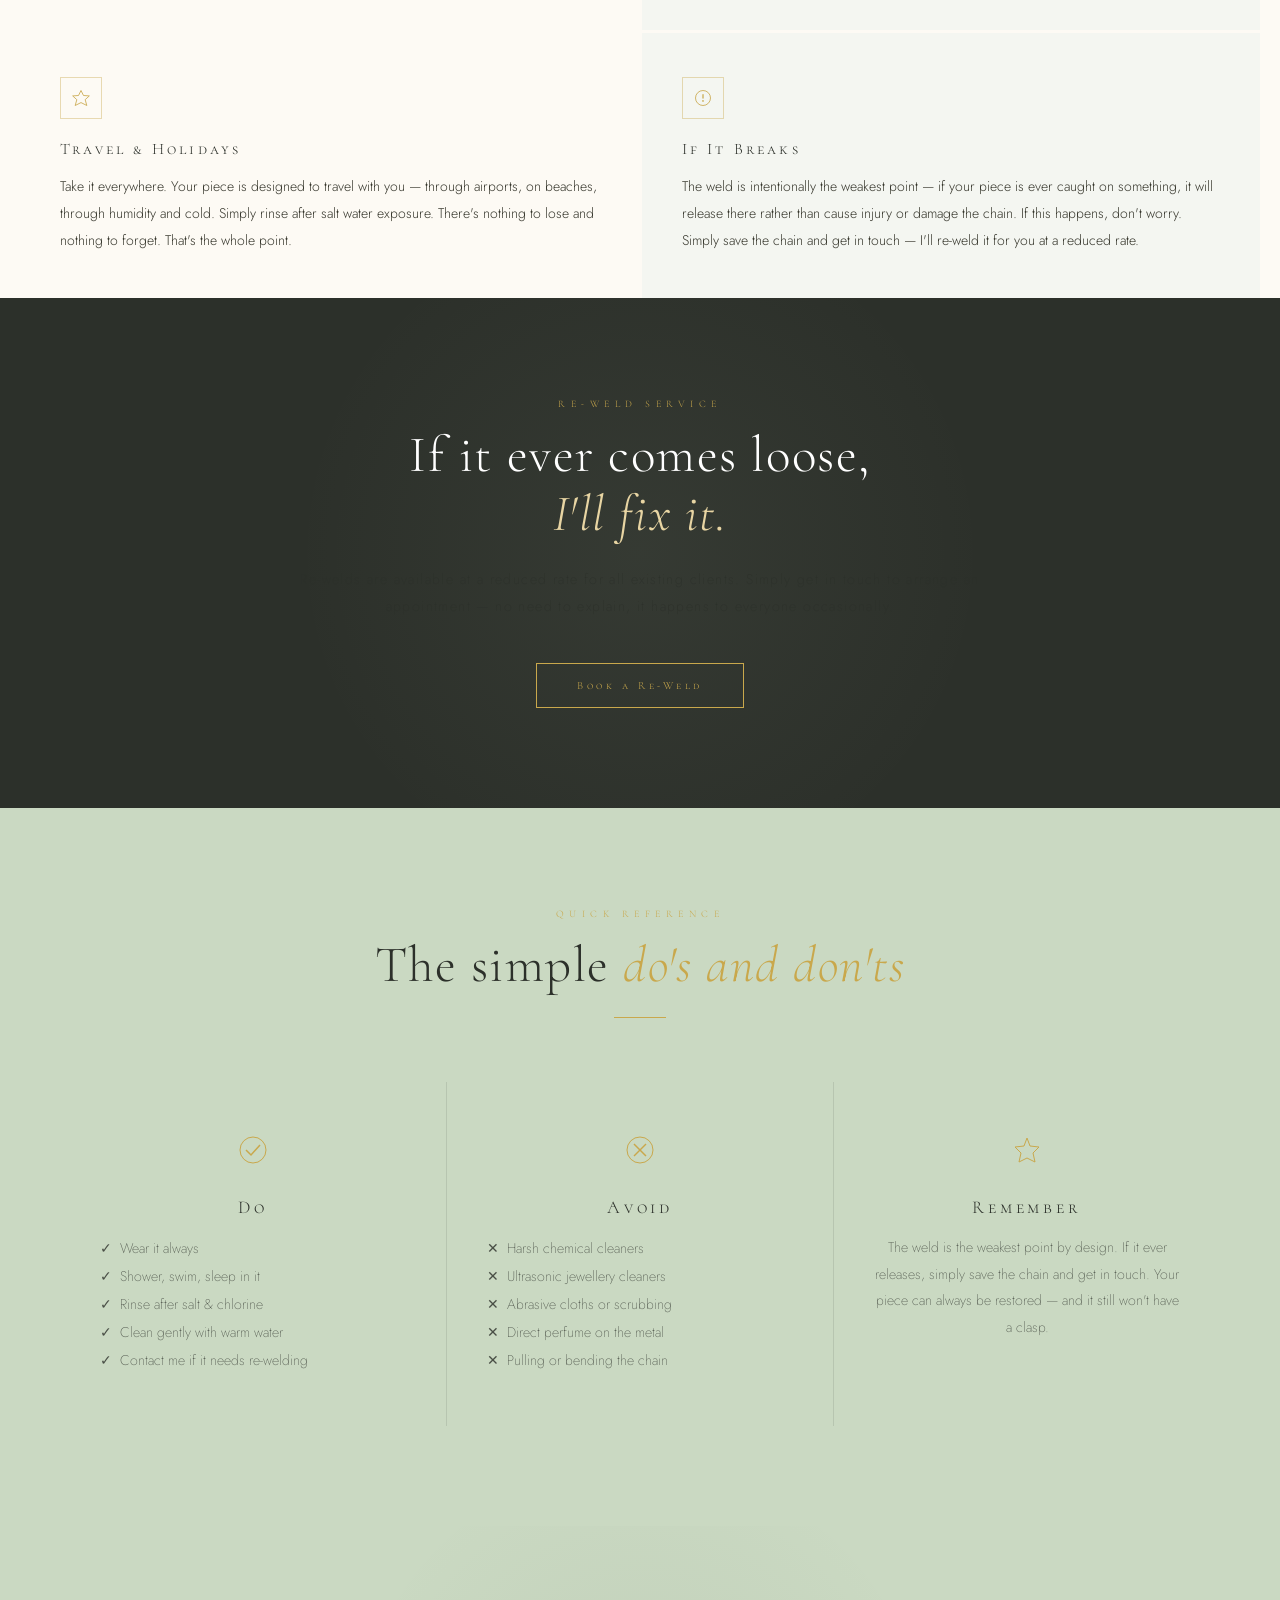
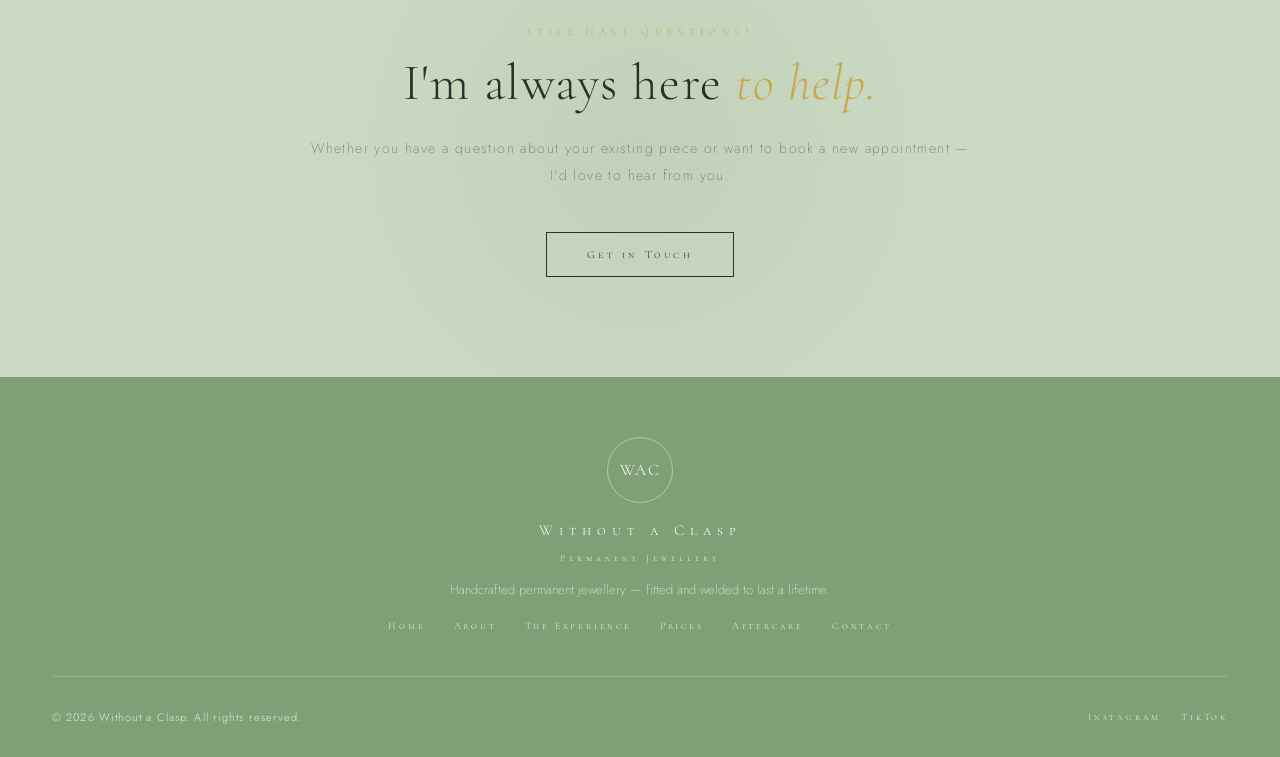
==== commit 85067c93: "Improve text contrast across all pages Raised opacity on all low-contrast white text (CTA subtitles," ====
--- a/aftercare.html
+++ b/aftercare.html
@@ -138,7 +138,7 @@
       <div class="cta__inner fade-in">
         <span class="section-tag">Re-Weld Service</span>
         <h2 class="section-title on-dark">If it ever comes loose,<br><em>I'll fix it.</em></h2>
-        <p class="cta__sub on-dark" style="color:rgba(255,255,255,0.5)">Re-welds are available at a reduced rate for all existing clients. Simply get in touch to arrange an appointment — no need to explain, it happens to everyone occasionally.</p>
+        <p class="cta__sub on-dark" >Re-welds are available at a reduced rate for all existing clients. Simply get in touch to arrange an appointment — no need to explain, it happens to everyone occasionally.</p>
         <a href="contact.html" class="btn btn-gold">Book a Re-Weld</a>
       </div>
     </section>
--- a/css/style.css
+++ b/css/style.css
@@ -234,7 +234,7 @@
   font-family: 'Cormorant SC', serif;
   font-size: 10px;
   letter-spacing: 0.35em;
-  color: rgba(255,255,255,0.3);
+  color: rgba(255,255,255,0.72);
   transition: color 0.25s;
 }
 .overlay-social a:hover { color: var(--sage); }
@@ -375,7 +375,7 @@
   flex-direction: column;
   align-items: center;
   gap: 10px;
-  color: rgba(255,255,255,0.45);
+  color: rgba(255,255,255,0.75);
   font-family: 'Cormorant SC', serif;
   font-size: 10px;
   letter-spacing: 0.3em;
@@ -488,7 +488,7 @@
   font-family: 'Cormorant SC', serif;
   font-size: 11px;
   letter-spacing: 0.3em;
-  color: rgba(255,255,255,0.4);
+  color: rgba(255,255,255,0.7);
 }
 .split__img-accent {
   position: absolute;
@@ -590,7 +590,7 @@
   font-family: 'Cormorant SC', serif;
   font-size: 10px;
   letter-spacing: 0.3em;
-  color: rgba(255,255,255,0.35);
+  color: rgba(255,255,255,0.7);
   white-space: nowrap;
 }
 
@@ -613,7 +613,7 @@
   font-family: 'Cormorant SC', serif;
   font-size: 11px;
   letter-spacing: 0.35em;
-  color: rgba(255,255,255,0.55);
+  color: rgba(255,255,255,0.82);
   transition: color 0.25s;
 }
 .gallery-link:hover { color: var(--gold); }
@@ -704,7 +704,7 @@
   margin-bottom: 44px;
 }
 .on-sage .cta__sub { color: rgba(44,48,42,0.82); }
-.on-dark .cta__sub { color: rgba(255,255,255,0.5); }
+.on-dark .cta__sub { color: rgba(255,255,255,0.82); }
 
 /* ── 14. TESTIMONIALS ─────────────────────────────────── */
 .testimonials { background: var(--charcoal); padding: var(--section-pad); }
@@ -774,7 +774,7 @@
   font-family: 'Cormorant SC', serif;
   font-size: 10px;
   letter-spacing: 0.35em;
-  color: rgba(255,255,255,0.45);
+  color: rgba(255,255,255,0.78);
 }
 .stat-sep { width: 1px; height: 36px; background: rgba(255,255,255,0.1); }
 
@@ -895,7 +895,7 @@
   margin-bottom: 6px;
 }
 .addon__price { font-family: 'Cormorant Garamond', serif; font-size: 19px; color: var(--gold); }
-.addon__desc { font-size: 12px; color: rgba(255,255,255,0.42); line-height: 1.7; margin-top: 8px; font-weight: 200; }
+.addon__desc { font-size: 12px; color: rgba(255,255,255,0.82); line-height: 1.7; margin-top: 8px; font-weight: 200; }
 
 /* ── 17. GROUP BOOKING ────────────────────────────────── */
 .group { background: var(--sage); }
@@ -946,7 +946,7 @@
   font-family: 'Cormorant SC', serif;
   font-size: 9px;
   letter-spacing: 0.25em;
-  color: rgba(255,255,255,0.55);
+  color: rgba(255,255,255,0.82);
 }
 
 /* ── 18. INCLUDES BAR ─────────────────────────────────── */
@@ -1410,9 +1410,9 @@
   font-family: 'Cormorant SC', serif;
   font-size: 9px;
   letter-spacing: 0.45em;
-  color: rgba(255,255,255,0.65);
-}
-.footer-tagline { font-size: 13px; font-weight: 200; color: rgba(255,255,255,0.72); line-height: 1.8; }
+  color: rgba(255,255,255,0.88);
+}
+.footer-tagline { font-size: 13px; font-weight: 200; color: rgba(255,255,255,0.9); line-height: 1.8; }
 .footer-nav {
   display: flex;
   gap: 28px;
@@ -1424,7 +1424,7 @@
   font-family: 'Cormorant SC', serif;
   font-size: 10px;
   letter-spacing: 0.28em;
-  color: rgba(255,255,255,0.6);
+  color: rgba(255,255,255,0.82);
   transition: color 0.25s;
 }
 .footer-nav a:hover { color: var(--white); }
@@ -1433,13 +1433,13 @@
   justify-content: space-between;
   align-items: center;
 }
-.footer-copy { font-size: 11px; letter-spacing: 0.1em; color: rgba(255,255,255,0.45); }
+.footer-copy { font-size: 11px; letter-spacing: 0.1em; color: rgba(255,255,255,0.78); }
 .footer-social { display: flex; gap: 20px; }
 .footer-social a {
   font-family: 'Cormorant SC', serif;
   font-size: 10px;
   letter-spacing: 0.28em;
-  color: rgba(255,255,255,0.6);
+  color: rgba(255,255,255,0.82);
   transition: color 0.25s;
 }
 .footer-social a:hover { color: var(--white); }
